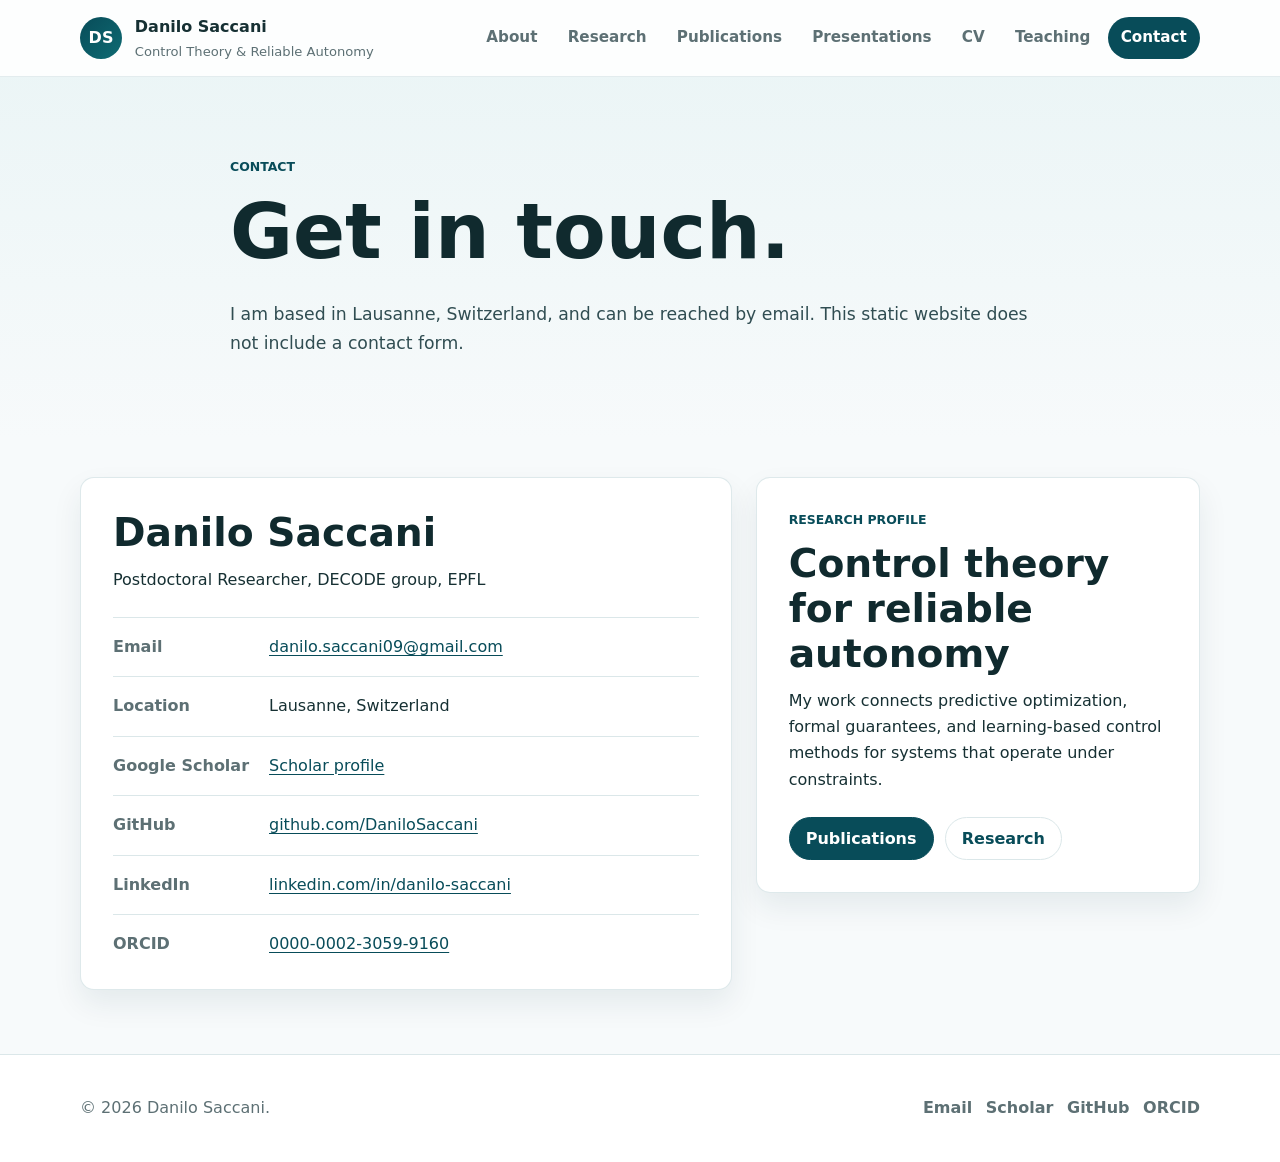
==== contact.html @ c1b6ace9 "updated" ====
<!doctype html>
<html lang="en">
<head>
  <meta charset="utf-8">
  <meta name="viewport" content="width=device-width, initial-scale=1">
  <meta name="description" content="Contact details for Danilo Saccani.">
  <title>Contact | Danilo Saccani</title>
  <link rel="stylesheet" href="assets/css/style.css">
</head>
<body>
  <a class="skip-link" href="#main">Skip to content</a>

  <header class="site-header">
    <nav class="navbar container" aria-label="Primary navigation">
      <a class="brand" href="index.html" aria-label="Danilo Saccani homepage">
        <span class="brand-mark" aria-hidden="true">DS</span>
        <span class="brand-text">
          <span class="brand-name">Danilo Saccani</span>
          <span class="brand-subtitle">Control Theory &amp; Reliable Autonomy</span>
        </span>
      </a>

      <button class="nav-toggle" type="button" aria-expanded="false" aria-controls="site-nav">
        <span class="sr-only">Toggle navigation</span>
        <span class="nav-toggle-bars" aria-hidden="true"></span>
      </button>

      <ul class="nav-links" id="site-nav">
        <li><a href="index.html">About</a></li>
        <li><a href="research.html">Research</a></li>
        <li><a href="publications.html">Publications</a></li>
        <li><a href="presentations.html">Presentations</a></li>
        <li><a href="cv.html">CV</a></li>
        <li><a href="teaching.html">Teaching</a></li>
        <li><a href="contact.html">Contact</a></li>
      </ul>
    </nav>
  </header>

  <main id="main">
    <section class="page-header">
      <div class="container narrow">
        <p class="eyebrow">Contact</p>
        <h1>Get in touch.</h1>
        <p class="lead">
          I am based in Lausanne, Switzerland, and can be reached by email. This static website does not include a contact form.
        </p>
      </div>
    </section>

    <section class="section">
      <div class="container contact-layout">
        <article class="contact-card">
          <h2>Danilo Saccani</h2>
          <p>Postdoctoral Researcher, DECODE group, EPFL</p>
          <dl class="contact-list">
            <div>
              <dt>Email</dt>
              <dd><a href="mailto:danilo.saccani09@gmail.com">danilo.saccani09@gmail.com</a></dd>
            </div>
            <div>
              <dt>Location</dt>
              <dd>Lausanne, Switzerland</dd>
            </div>
            <div>
              <dt>Google Scholar</dt>
              <dd><a href="https://scholar.google.com/citations?user=KbvNgogAAAAJ&amp;hl=it" target="_blank" rel="noopener noreferrer">Scholar profile</a></dd>
            </div>
            <div>
              <dt>GitHub</dt>
              <dd><a href="https://github.com/DaniloSaccani" target="_blank" rel="noopener noreferrer">github.com/DaniloSaccani</a></dd>
            </div>
            <div>
              <dt>LinkedIn</dt>
              <dd><a href="https://www.linkedin.com/in/danilo-saccani/" target="_blank" rel="noopener noreferrer">linkedin.com/in/danilo-saccani</a></dd>
            </div>
            <div>
              <dt>ORCID</dt>
              <dd><a href="https://orcid.org/0000-0002-3059-9160" target="_blank" rel="noopener noreferrer">0000-0002-3059-9160</a></dd>
            </div>
          </dl>
        </article>

        <aside class="contact-note">
          <p class="eyebrow">Research profile</p>
          <h2>Control theory for reliable autonomy</h2>
          <p>
            My work connects predictive optimization, formal guarantees, and learning-based control methods for systems that
            operate under constraints.
          </p>
          <div class="button-row">
            <a class="button primary" href="publications.html">Publications</a>
            <a class="button" href="research.html">Research</a>
          </div>
        </aside>
      </div>
    </section>
  </main>

  <footer class="site-footer">
    <div class="container footer-grid">
      <p>&copy; <span data-current-year></span> Danilo Saccani.</p>
      <div class="footer-links">
        <a href="mailto:danilo.saccani09@gmail.com">Email</a>
        <a href="https://scholar.google.com/citations?user=KbvNgogAAAAJ&amp;hl=it" target="_blank" rel="noopener noreferrer">Scholar</a>
        <a href="https://github.com/DaniloSaccani" target="_blank" rel="noopener noreferrer">GitHub</a>
        <a href="https://orcid.org/0000-0002-3059-9160" target="_blank" rel="noopener noreferrer">ORCID</a>
      </div>
    </div>
  </footer>

  <script src="assets/js/main.js" defer></script>
</body>
</html>
---- assets/css/style.css ----
:root {
  --color-bg: #f7fafb;
  --color-surface: #ffffff;
  --color-surface-soft: #eef6f7;
  --color-text: #163033;
  --color-muted: #5d7074;
  --color-border: #dbe7e9;
  --color-accent: #0f6b73;
  --color-accent-dark: #084c59;
  --color-accent-soft: #dff0f1;
  --color-blue: #1d5f8f;
  --color-warm: #b46b3a;
  --shadow-soft: 0 18px 45px rgba(15, 50, 60, 0.10);
  --shadow-card: 0 14px 30px rgba(15, 50, 60, 0.08);
  --radius-sm: 8px;
  --radius-md: 14px;
  --radius-lg: 22px;
  --container: 1120px;
  --space-xs: 0.4rem;
  --space-sm: 0.75rem;
  --space-md: 1rem;
  --space-lg: 1.5rem;
  --space-xl: 2.5rem;
  --space-2xl: 4rem;
  --font-main: system-ui, -apple-system, BlinkMacSystemFont, "Segoe UI", sans-serif;
}

* {
  box-sizing: border-box;
}

html {
  scroll-behavior: smooth;
}

body {
  margin: 0;
  background:
    linear-gradient(180deg, rgba(223, 240, 241, 0.58), rgba(247, 250, 251, 0) 440px),
    var(--color-bg);
  color: var(--color-text);
  font-family: var(--font-main);
  font-size: 16px;
  line-height: 1.65;
}

body.nav-open {
  overflow: hidden;
}

img,
object,
embed,
iframe {
  max-width: 100%;
}

a {
  color: var(--color-accent-dark);
  text-decoration-thickness: 0.08em;
  text-underline-offset: 0.18em;
}

a:hover {
  color: var(--color-blue);
}

p {
  margin: 0 0 var(--space-md);
}

h1,
h2,
h3 {
  margin: 0;
  line-height: 1.15;
  color: #102a2e;
}

h1 {
  font-size: clamp(2.2rem, 7vw, 4.8rem);
  max-width: 11ch;
}

h2 {
  font-size: clamp(1.6rem, 4vw, 2.45rem);
}

h3 {
  font-size: 1.12rem;
}

code {
  border: 1px solid var(--color-border);
  border-radius: var(--radius-sm);
  background: #f2f7f8;
  color: #16454b;
  font-size: 0.92em;
  padding: 0.1rem 0.32rem;
}

.container {
  width: min(calc(100% - 2rem), var(--container));
  margin-inline: auto;
}

.container.narrow {
  max-width: 820px;
}

.skip-link {
  position: absolute;
  left: 1rem;
  top: 0.75rem;
  z-index: 100;
  transform: translateY(-160%);
  border-radius: var(--radius-sm);
  background: var(--color-accent-dark);
  color: #ffffff;
  padding: 0.65rem 0.9rem;
  transition: transform 160ms ease;
}

.skip-link:focus {
  transform: translateY(0);
}

.sr-only {
  position: absolute;
  width: 1px;
  height: 1px;
  padding: 0;
  margin: -1px;
  overflow: hidden;
  clip: rect(0, 0, 0, 0);
  white-space: nowrap;
  border: 0;
}

.site-header {
  position: sticky;
  top: 0;
  z-index: 50;
  border-bottom: 1px solid rgba(219, 231, 233, 0.78);
  background: rgba(255, 255, 255, 0.88);
  backdrop-filter: blur(18px);
}

.navbar {
  display: flex;
  align-items: center;
  justify-content: space-between;
  gap: var(--space-lg);
  min-height: 76px;
}

.brand {
  display: inline-flex;
  align-items: center;
  gap: 0.8rem;
  color: var(--color-text);
  text-decoration: none;
}

.brand-mark {
  display: grid;
  width: 42px;
  height: 42px;
  place-items: center;
  border-radius: 50%;
  background: linear-gradient(135deg, var(--color-accent-dark), var(--color-accent));
  color: #ffffff;
  font-weight: 800;
  letter-spacing: 0;
}

.brand-text {
  display: grid;
  gap: 0.05rem;
}

.brand-name {
  font-weight: 800;
}

.brand-subtitle {
  color: var(--color-muted);
  font-size: 0.82rem;
}

.nav-links {
  display: flex;
  align-items: center;
  gap: 0.25rem;
  list-style: none;
  margin: 0;
  padding: 0;
}

.nav-links a {
  display: inline-flex;
  align-items: center;
  min-height: 42px;
  border-radius: 999px;
  color: var(--color-muted);
  font-size: 0.95rem;
  font-weight: 650;
  padding: 0.45rem 0.82rem;
  text-decoration: none;
}

.nav-links a:hover,
.nav-links a:focus-visible {
  background: var(--color-accent-soft);
  color: var(--color-accent-dark);
}

.nav-links a.is-active {
  background: var(--color-accent-dark);
  color: #ffffff;
}

.nav-toggle {
  display: none;
  width: 44px;
  height: 44px;
  border: 1px solid var(--color-border);
  border-radius: 50%;
  background: #ffffff;
  color: var(--color-text);
  cursor: pointer;
}

.nav-toggle-bars,
.nav-toggle-bars::before,
.nav-toggle-bars::after {
  display: block;
  width: 18px;
  height: 2px;
  margin-inline: auto;
  border-radius: 2px;
  background: currentColor;
  content: "";
  transition: transform 160ms ease, opacity 160ms ease;
}

.nav-toggle-bars::before {
  transform: translateY(-6px);
}

.nav-toggle-bars::after {
  transform: translateY(4px);
}

.nav-toggle[aria-expanded="true"] .nav-toggle-bars {
  transform: rotate(45deg);
}

.nav-toggle[aria-expanded="true"] .nav-toggle-bars::before {
  opacity: 0;
}

.nav-toggle[aria-expanded="true"] .nav-toggle-bars::after {
  transform: translateY(-2px) rotate(90deg);
}

.hero {
  padding: clamp(3rem, 9vw, 6.5rem) 0 var(--space-2xl);
}

.hero-grid {
  display: grid;
  grid-template-columns: minmax(240px, 350px) minmax(0, 1fr);
  align-items: center;
  gap: clamp(2rem, 6vw, 5rem);
}

.hero-portrait {
  display: flex;
  justify-content: center;
}

.portrait-frame {
  position: relative;
  width: min(100%, 330px);
  aspect-ratio: 4 / 5;
  overflow: hidden;
  border: 1px solid rgba(219, 231, 233, 0.9);
  border-radius: var(--radius-lg);
  background: linear-gradient(135deg, #e8f3f4, #f8fbfb);
  box-shadow: var(--shadow-soft);
}

.profile-photo {
  position: absolute;
  inset: 0;
  z-index: 2;
  width: 100%;
  height: 100%;
  object-fit: cover;
}

.portrait-placeholder {
  position: absolute;
  inset: 0;
  display: grid;
  place-items: center;
}

.portrait-placeholder span {
  display: grid;
  width: 112px;
  height: 112px;
  place-items: center;
  border-radius: 50%;
  background: #ffffff;
  color: var(--color-accent-dark);
  font-size: 2.1rem;
  font-weight: 800;
  box-shadow: 0 18px 40px rgba(15, 50, 60, 0.12);
}

.portrait-frame.is-missing .profile-photo {
  display: none;
}

.hero-copy {
  max-width: 720px;
}

.eyebrow {
  margin: 0 0 0.65rem;
  color: var(--color-accent-dark);
  font-size: 0.78rem;
  font-weight: 800;
  letter-spacing: 0;
  text-transform: uppercase;
}

.position-line {
  margin-top: var(--space-sm);
  color: var(--color-muted);
  font-size: 1.05rem;
  font-weight: 650;
}

.tagline {
  margin: var(--space-lg) 0;
  color: var(--color-accent-dark);
  font-size: clamp(1.35rem, 3vw, 2.05rem);
  font-weight: 800;
  line-height: 1.25;
}

.lead {
  color: #304d52;
  font-size: 1.08rem;
}

.button-row {
  display: flex;
  flex-wrap: wrap;
  gap: 0.7rem;
  margin-top: var(--space-lg);
}

.button {
  display: inline-flex;
  align-items: center;
  justify-content: center;
  min-height: 42px;
  border: 1px solid var(--color-border);
  border-radius: 999px;
  background: #ffffff;
  color: var(--color-accent-dark);
  font-weight: 750;
  line-height: 1.2;
  padding: 0.68rem 1rem;
  text-decoration: none;
  transition: transform 160ms ease, box-shadow 160ms ease, border-color 160ms ease, background 160ms ease;
}

.button:hover,
.button:focus-visible {
  transform: translateY(-1px);
  border-color: rgba(15, 107, 115, 0.35);
  background: #fafdfe;
  color: var(--color-accent-dark);
  box-shadow: 0 12px 24px rgba(15, 50, 60, 0.10);
}

.button.primary {
  border-color: var(--color-accent-dark);
  background: var(--color-accent-dark);
  color: #ffffff;
}

.button.primary:hover,
.button.primary:focus-visible {
  background: var(--color-accent);
  color: #ffffff;
}

.section {
  padding: var(--space-2xl) 0;
}

.section-soft {
  background: linear-gradient(180deg, rgba(238, 246, 247, 0.7), rgba(238, 246, 247, 0.25));
  border-block: 1px solid rgba(219, 231, 233, 0.78);
}

.section-heading {
  max-width: 760px;
  margin-bottom: var(--space-xl);
}

.row-heading {
  display: flex;
  align-items: end;
  justify-content: space-between;
  gap: var(--space-md);
  max-width: none;
}

.text-link {
  display: inline-flex;
  align-items: center;
  color: var(--color-accent-dark);
  font-weight: 800;
  text-decoration: none;
}

.text-link::after {
  margin-left: 0.35rem;
  content: "->";
}

.card-grid {
  display: grid;
  gap: var(--space-lg);
}

.three-columns {
  grid-template-columns: repeat(3, minmax(0, 1fr));
}

.four-columns {
  grid-template-columns: repeat(4, minmax(0, 1fr));
}

.info-card,
.highlight-card,
.publication-card,
.presentation-card,
.teaching-card,
.contact-card,
.contact-note,
.cv-block,
.viewer-panel,
.cv-viewer,
.theme-card {
  border: 1px solid rgba(219, 231, 233, 0.9);
  border-radius: var(--radius-md);
  background: var(--color-surface);
  box-shadow: var(--shadow-card);
}

.info-card,
.highlight-card {
  padding: 1.35rem;
}

.info-card h3,
.highlight-card h3 {
  margin-bottom: 0.7rem;
}

.info-card p,
.highlight-card p {
  margin-bottom: 0;
  color: var(--color-muted);
}

.card-kicker,
.publication-type,
.status-pill {
  display: inline-flex;
  align-items: center;
  width: fit-content;
  border-radius: 999px;
  background: var(--color-accent-soft);
  color: var(--color-accent-dark);
  font-size: 0.75rem;
  font-weight: 800;
  line-height: 1;
  margin-bottom: 0.85rem;
  padding: 0.36rem 0.6rem;
}

.highlight-card time {
  display: inline-flex;
  margin-bottom: 0.75rem;
  color: var(--color-warm);
  font-weight: 800;
}

.page-header {
  padding: clamp(3rem, 8vw, 5rem) 0 var(--space-xl);
}

.page-header h1 {
  max-width: 12ch;
  margin-bottom: var(--space-lg);
}

.research-list {
  display: grid;
  gap: var(--space-lg);
}

.theme-card {
  display: grid;
  grid-template-columns: 88px minmax(0, 1fr);
  gap: var(--space-lg);
  padding: clamp(1.25rem, 4vw, 2rem);
}

.theme-number {
  color: var(--color-accent);
  font-size: 2.4rem;
  font-weight: 900;
  line-height: 1;
}

.theme-body h2 {
  margin-bottom: var(--space-md);
}

.theme-body p {
  color: #304d52;
}

.tag-list {
  display: flex;
  flex-wrap: wrap;
  gap: 0.5rem;
  margin: var(--space-lg) 0 var(--space-md);
}

.tag-list span,
.tag {
  display: inline-flex;
  align-items: center;
  border: 1px solid rgba(15, 107, 115, 0.22);
  border-radius: 999px;
  background: #f7fbfb;
  color: #24565d;
  font-size: 0.78rem;
  font-weight: 700;
  padding: 0.28rem 0.55rem;
}

.filter-panel {
  display: flex;
  flex-wrap: wrap;
  gap: 0.6rem;
  margin-bottom: var(--space-xl);
}

.filter-chip {
  border: 1px solid var(--color-border);
  border-radius: 999px;
  background: #ffffff;
  color: var(--color-muted);
  cursor: pointer;
  font: inherit;
  font-size: 0.9rem;
  font-weight: 750;
  min-height: 40px;
  padding: 0.45rem 0.85rem;
}

.filter-chip:hover,
.filter-chip:focus-visible,
.filter-chip.is-active {
  border-color: var(--color-accent-dark);
  background: var(--color-accent-dark);
  color: #ffffff;
}

.dynamic-root {
  display: grid;
  gap: var(--space-xl);
}

.dynamic-group {
  display: grid;
  gap: var(--space-md);
}

.dynamic-group h2 {
  font-size: clamp(1.35rem, 3vw, 1.9rem);
}

.publication-card {
  display: grid;
  gap: 0.8rem;
  padding: 1.35rem;
}

.publication-card h3 {
  font-size: 1.2rem;
}

.publication-meta {
  color: var(--color-muted);
  font-weight: 650;
}

.publication-authors {
  color: #2d4c51;
}

.publication-authors strong {
  color: var(--color-accent-dark);
}

.publication-actions,
.presentation-actions {
  display: flex;
  flex-wrap: wrap;
  gap: 0.55rem;
}

.small-link {
  display: inline-flex;
  align-items: center;
  min-height: 34px;
  border: 1px solid var(--color-border);
  border-radius: 999px;
  color: var(--color-accent-dark);
  font-size: 0.86rem;
  font-weight: 750;
  line-height: 1;
  padding: 0.45rem 0.7rem;
  text-decoration: none;
}

.small-link:hover,
.small-link:focus-visible {
  border-color: var(--color-accent);
  background: var(--color-accent-soft);
}

.small-link.button-like {
  background: #ffffff;
  cursor: pointer;
  font: inherit;
}

.small-link.is-disabled {
  color: var(--color-muted);
  opacity: 0.72;
}

.status-message {
  border: 1px dashed rgba(15, 107, 115, 0.35);
  border-radius: var(--radius-md);
  background: rgba(255, 255, 255, 0.75);
  color: var(--color-muted);
  margin: 0;
  padding: var(--space-lg);
}

.presentation-layout {
  display: grid;
  grid-template-columns: minmax(0, 1.1fr) minmax(320px, 0.9fr);
  align-items: start;
  gap: var(--space-lg);
}

.presentation-card {
  display: grid;
  gap: 0.8rem;
  padding: 1.25rem;
}

.presentation-card h3 {
  font-size: 1.18rem;
}

.presentation-meta {
  color: var(--color-muted);
  font-weight: 650;
}

.viewer-panel,
.cv-viewer {
  padding: 1.25rem;
}

.viewer-panel {
  position: sticky;
  top: 96px;
}

.viewer-header {
  margin-bottom: var(--space-md);
}

.viewer-header h2 {
  font-size: 1.45rem;
}

.pdf-placeholder,
.pdf-shell {
  display: grid;
  min-height: 420px;
  place-items: center;
  overflow: hidden;
  border: 1px solid var(--color-border);
  border-radius: var(--radius-sm);
  background: #f3f8f9;
  color: var(--color-muted);
  text-align: center;
}

.pdf-placeholder p {
  max-width: 32rem;
  margin: 0;
  padding: var(--space-lg);
}

.pdf-placeholder iframe,
.pdf-shell object {
  width: 100%;
  height: 620px;
  border: 0;
}

.cv-layout {
  display: grid;
  grid-template-columns: minmax(0, 0.95fr) minmax(340px, 1.05fr);
  align-items: start;
  gap: var(--space-lg);
}

.cv-summary {
  display: grid;
  gap: var(--space-md);
}

.cv-block {
  padding: 1.35rem;
}

.cv-block h2 {
  margin-bottom: 0.85rem;
  font-size: 1.2rem;
}

.clean-list,
.timeline-list {
  margin: 0;
  padding-left: 1.1rem;
}

.clean-list li,
.timeline-list li {
  margin-bottom: 0.35rem;
}

.timeline-list {
  display: grid;
  gap: 0.65rem;
  padding-left: 0;
  list-style: none;
}

.timeline-list li {
  display: grid;
  grid-template-columns: 86px minmax(0, 1fr);
  gap: var(--space-md);
  margin: 0;
}

.timeline-date {
  color: var(--color-accent-dark);
  font-weight: 800;
}

.teaching-card {
  display: grid;
  gap: 0.65rem;
  padding: 1.25rem;
}

.teaching-card h3 {
  font-size: 1.13rem;
}

.teaching-meta {
  color: var(--color-muted);
  font-weight: 650;
}

.contact-layout {
  display: grid;
  grid-template-columns: minmax(0, 1.1fr) minmax(280px, 0.75fr);
  align-items: start;
  gap: var(--space-lg);
}

.contact-card,
.contact-note {
  padding: clamp(1.25rem, 4vw, 2rem);
}

.contact-card h2,
.contact-note h2 {
  margin-bottom: 0.7rem;
}

.contact-list {
  display: grid;
  gap: var(--space-md);
  margin: var(--space-lg) 0 0;
}

.contact-list div {
  display: grid;
  grid-template-columns: 140px minmax(0, 1fr);
  gap: var(--space-md);
  border-top: 1px solid var(--color-border);
  padding-top: var(--space-md);
}

.contact-list dt {
  color: var(--color-muted);
  font-weight: 800;
}

.contact-list dd {
  margin: 0;
  overflow-wrap: anywhere;
}

.site-footer {
  border-top: 1px solid var(--color-border);
  background: #ffffff;
  color: var(--color-muted);
  padding: var(--space-xl) 0;
}

.footer-grid {
  display: flex;
  align-items: center;
  justify-content: space-between;
  gap: var(--space-md);
}

.footer-grid p {
  margin: 0;
}

.footer-links {
  display: flex;
  flex-wrap: wrap;
  gap: 0.85rem;
}

.footer-links a {
  color: var(--color-muted);
  font-weight: 700;
  text-decoration: none;
}

.footer-links a:hover,
.footer-links a:focus-visible {
  color: var(--color-accent-dark);
}

@media (max-width: 980px) {
  .four-columns,
  .three-columns,
  .presentation-layout,
  .cv-layout,
  .contact-layout {
    grid-template-columns: 1fr;
  }

  .viewer-panel {
    position: static;
  }

  .hero-grid {
    grid-template-columns: 1fr;
  }

  .hero-portrait {
    justify-content: start;
  }

  .portrait-frame {
    width: min(100%, 280px);
  }
}

@media (max-width: 760px) {
  body.nav-open {
    overflow: hidden;
  }

  .navbar {
    min-height: 68px;
  }

  .brand-subtitle {
    display: none;
  }

  .nav-toggle {
    display: inline-grid;
    place-items: center;
  }

  .nav-links {
    position: fixed;
    inset: 68px 1rem auto;
    display: none;
    flex-direction: column;
    align-items: stretch;
    border: 1px solid var(--color-border);
    border-radius: var(--radius-md);
    background: #ffffff;
    box-shadow: var(--shadow-soft);
    padding: 0.7rem;
  }

  .nav-links.is-open {
    display: flex;
  }

  .nav-links a {
    justify-content: center;
    border-radius: var(--radius-sm);
  }

  .hero {
    padding-top: var(--space-xl);
  }

  h1 {
    max-width: 12ch;
  }

  .row-heading,
  .footer-grid {
    align-items: start;
    flex-direction: column;
  }

  .theme-card {
    grid-template-columns: 1fr;
  }

  .theme-number {
    font-size: 1.4rem;
  }

  .contact-list div,
  .timeline-list li {
    grid-template-columns: 1fr;
    gap: 0.15rem;
  }

  .pdf-placeholder,
  .pdf-shell {
    min-height: 300px;
  }

  .pdf-placeholder iframe,
  .pdf-shell object {
    height: 460px;
  }
}

@media (max-width: 480px) {
  .container {
    width: min(calc(100% - 1.25rem), var(--container));
  }

  .button,
  .small-link {
    width: 100%;
  }

  .button-row,
  .publication-actions,
  .presentation-actions {
    width: 100%;
  }

  .filter-chip {
    flex: 1 1 auto;
  }
}
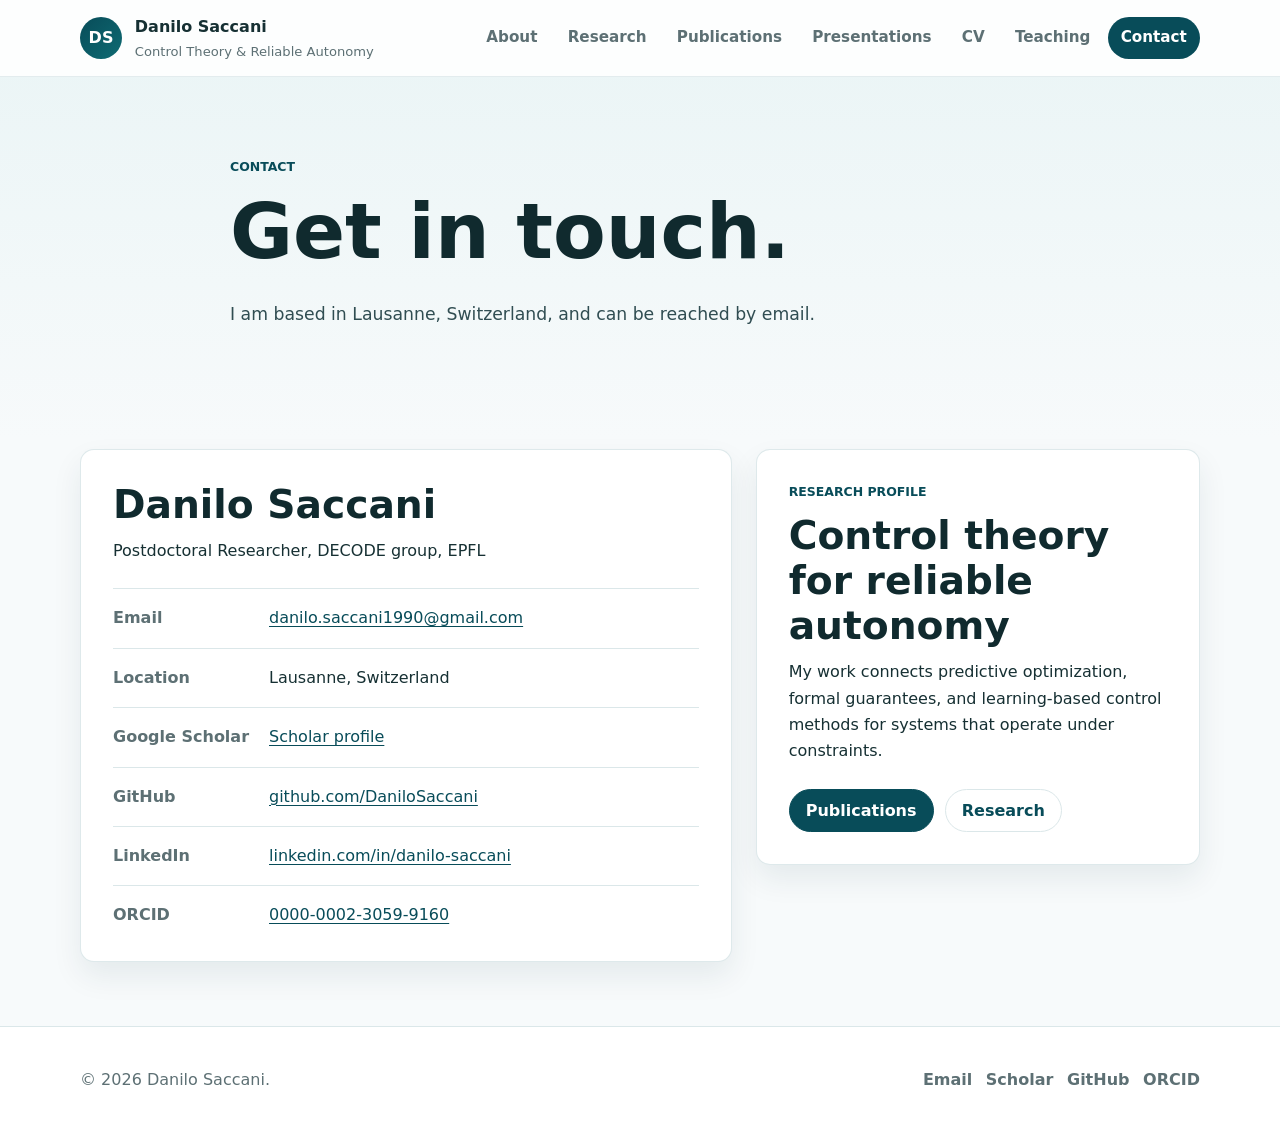
==== commit c6d85295: "updated contacts" ====
--- a/contact.html
+++ b/contact.html
@@ -43,7 +43,7 @@
         <p class="eyebrow">Contact</p>
         <h1>Get in touch.</h1>
         <p class="lead">
-          I am based in Lausanne, Switzerland, and can be reached by email. This static website does not include a contact form.
+          I am based in Lausanne, Switzerland, and can be reached by email.
         </p>
       </div>
     </section>
@@ -56,7 +56,7 @@
           <dl class="contact-list">
             <div>
               <dt>Email</dt>
-              <dd><a href="mailto:danilo.saccani09@gmail.com">danilo.saccani09@gmail.com</a></dd>
+              <dd><a href="mailto:danilo.saccani1990@gmail.com">danilo.saccani1990@gmail.com</a></dd>
             </div>
             <div>
               <dt>Location</dt>
